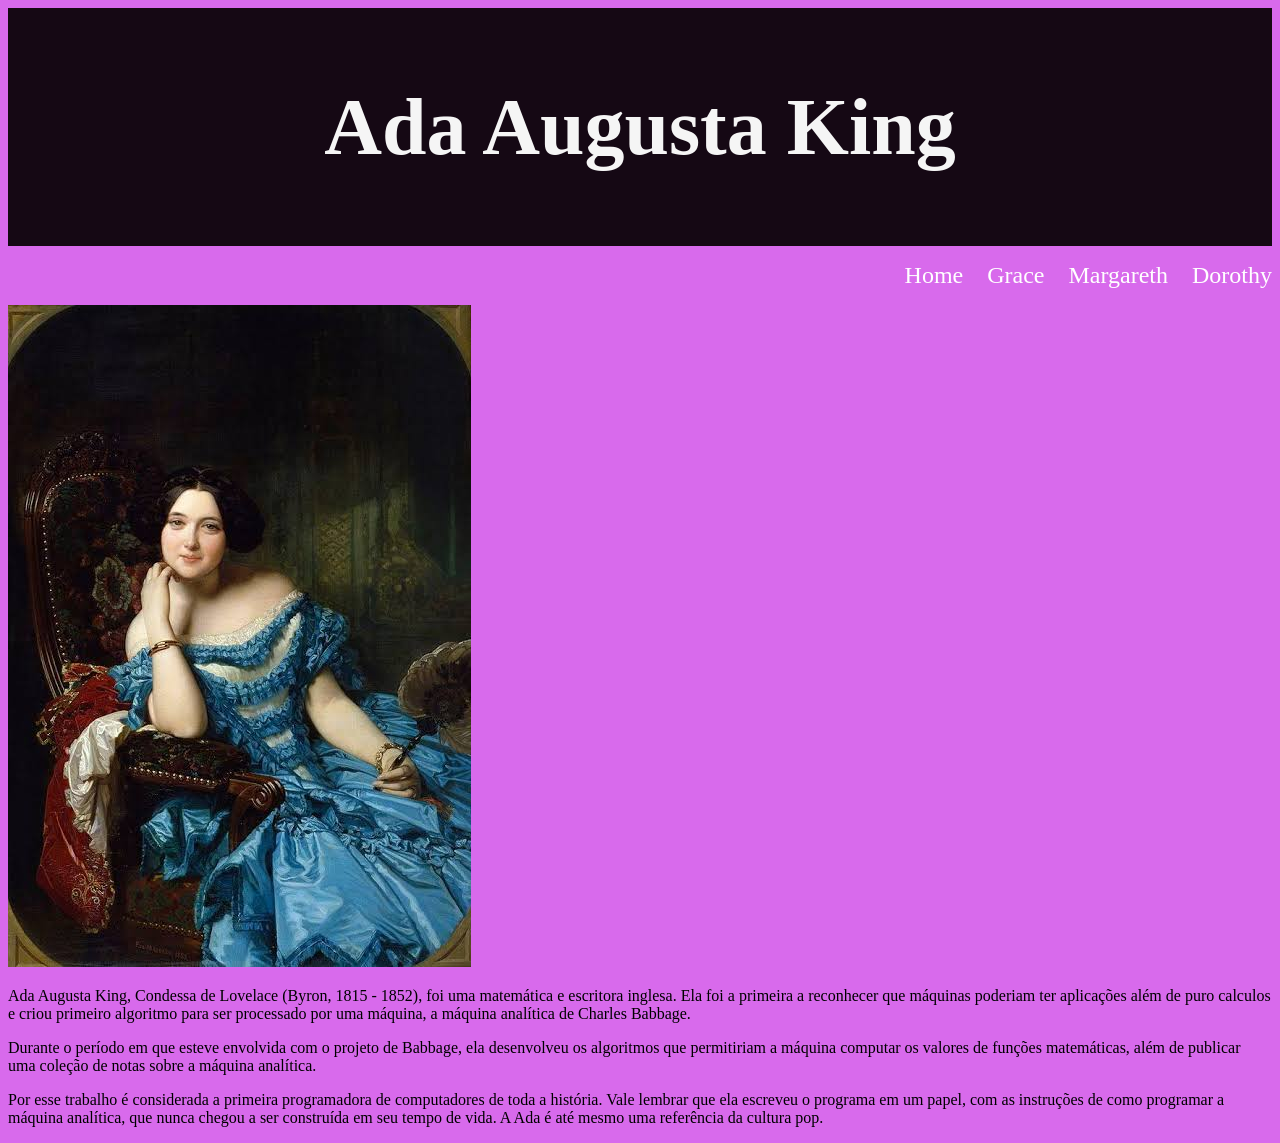
==== ada.html @ dc6c6176 "arquivo sem ia" ====
<!DOCTYPE html>
<html lang="pt-br">

<head>
    <meta charset="UTF-8">
    <meta name="viewport" content="width=device-width, initial-scale=1.0">
    <link rel="stylesheet" href="reset.css">
    <link rel="stylesheet" href="style.css">
    <title> Ada Augusta King - Ada Lovelace </title>
</head>

<body>
    <header class="cabecalho">
        <h1 class="titulo"> Ada Augusta King </h1>
    </header>

     <nav class="menu">
        <ul>
            <li> <a href="index.html"> Home </a></li>
            <li> <a href="grace.html"> Grace </a> </li>
            <li> <a href="margareth.html"> Margareth </a> </li>
            <li> <a href="dorothy.html"> Dorothy </a></li>
        </ul>
    </nav>

    <img src="ada.jpeg" alt="Ada Lovelace" class="imgcentro">
    <p class="texto"> Ada Augusta King, Condessa de Lovelace (Byron, 1815 - 1852), foi uma matemática e escritora
        inglesa. Ela foi a primeira a reconhecer que máquinas poderiam ter aplicações além de puro calculos e criou
        primeiro algoritmo para ser processado por uma máquina, a máquina analítica de Charles Babbage.</p>

    <p class="texto"> Durante o período em que esteve envolvida com o projeto de Babbage, ela desenvolveu os algoritmos
        que permitiriam a máquina computar os valores de funções matemáticas, além de publicar uma coleção de notas
        sobre a máquina analítica.</p>

    <p class="texto"> Por esse trabalho é considerada a primeira programadora de computadores de toda a história. Vale
        lembrar que ela escreveu o programa em um papel, com as instruções de como programar a máquina analítica, que
        nunca chegou a ser construída em seu tempo de vida. A Ada é até mesmo uma referência da cultura pop. </p>
</body>

</html>
---- style.css ----
body { 
    background-color: rgb(216, 106, 236);
    font-size: 16px;
}

.cabecalho{
    background-color: rgb(21, 8, 20);
    color: whitesmoke;
    padding-top: 30px;
    padding-bottom: 30px;
    font-size: 40px;
    padding: 20px;
    /* text-align: center; */
    display: flex;
    justify-content: center;
    gap: 30%;
}

.menu{
    text-align: end;
}

.menu ul a{
    color: white;
    font-size: 24px;
    text-align: right;
    margin-left: 20px;
    text-decoration: none;

}

#titulo {

}

p {
    
}

.imgcentro {

}


ul{
    font-size: 16px;
}

li{
    display: inline-block;
   
}

li a{
    font-size: 50px;

}

button{
    font-size: 16px;
    color: rgb(255, 0, 132);
}

footer{
     position: fixed;
     bottom: 0;
     background-color: rgb(230, 123, 247);
     font-size: 30px;
     width: 100%;
     text-align: center;
}
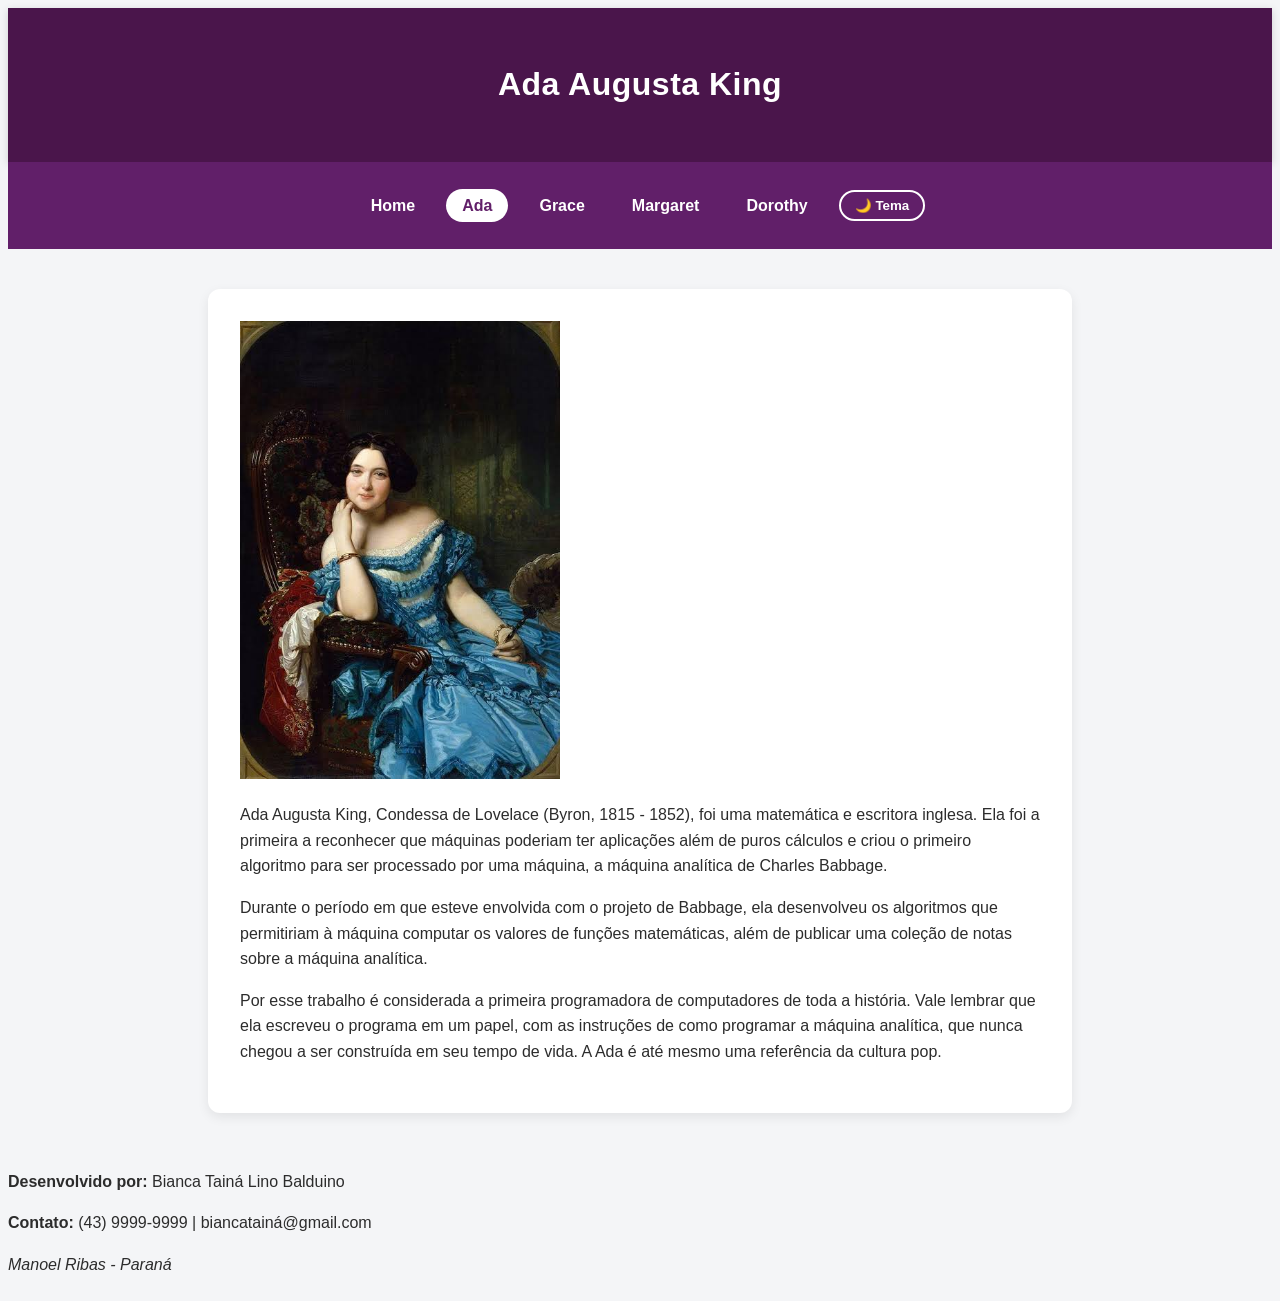
==== commit f121a869: "00" ====
--- a/ada.html
+++ b/ada.html
@@ -1,40 +1,47 @@
 <!DOCTYPE html>
 <html lang="pt-br">
-
 <head>
     <meta charset="UTF-8">
     <meta name="viewport" content="width=device-width, initial-scale=1.0">
+    <title>Ada Augusta King - Ada Lovelace</title>
     <link rel="stylesheet" href="reset.css">
     <link rel="stylesheet" href="style.css">
-    <title> Ada Augusta King - Ada Lovelace </title>
 </head>
+<body>
 
-<body>
     <header class="cabecalho">
-        <h1 class="titulo"> Ada Augusta King </h1>
+        <h1 class="titulo">Ada Augusta King</h1>
     </header>
 
-     <nav class="menu">
+    <nav class="menu">
         <ul>
-            <li> <a href="index.html"> Home </a></li>
-            <li> <a href="grace.html"> Grace </a> </li>
-            <li> <a href="margareth.html"> Margareth </a> </li>
-            <li> <a href="dorothy.html"> Dorothy </a></li>
+            <li><a href="index.html">Home</a></li>
+            <li><a href="ada.html" class="ativo">Ada</a></li>
+            <li><a href="grace.html">Grace</a></li>
+            <li><a href="margareth.html">Margaret</a></li>
+            <li><a href="dorothy.html">Dorothy</a></li>
+            <li><button class="btn-tema" onclick="alternarTema()">🌙 Tema</button></li>
         </ul>
     </nav>
 
-    <img src="ada.jpeg" alt="Ada Lovelace" class="imgcentro">
-    <p class="texto"> Ada Augusta King, Condessa de Lovelace (Byron, 1815 - 1852), foi uma matemática e escritora
-        inglesa. Ela foi a primeira a reconhecer que máquinas poderiam ter aplicações além de puro calculos e criou
-        primeiro algoritmo para ser processado por uma máquina, a máquina analítica de Charles Babbage.</p>
+    <main class="conteudo">
+        <img src="ada.jpeg" alt="Ada Lovelace" class="imgcentro">
 
-    <p class="texto"> Durante o período em que esteve envolvida com o projeto de Babbage, ela desenvolveu os algoritmos
-        que permitiriam a máquina computar os valores de funções matemáticas, além de publicar uma coleção de notas
-        sobre a máquina analítica.</p>
+        <p class="texto">Ada Augusta King, Condessa de Lovelace (Byron, 1815 - 1852), foi uma matemática e escritora inglesa. Ela foi a primeira a reconhecer que máquinas poderiam ter aplicações além de puros cálculos e criou o primeiro algoritmo para ser processado por uma máquina, a máquina analítica de Charles Babbage.</p>
 
-    <p class="texto"> Por esse trabalho é considerada a primeira programadora de computadores de toda a história. Vale
-        lembrar que ela escreveu o programa em um papel, com as instruções de como programar a máquina analítica, que
-        nunca chegou a ser construída em seu tempo de vida. A Ada é até mesmo uma referência da cultura pop. </p>
+        <p class="texto">Durante o período em que esteve envolvida com o projeto de Babbage, ela desenvolveu os algoritmos que permitiriam à máquina computar os valores de funções matemáticas, além de publicar uma coleção de notas sobre a máquina analítica.</p>
+
+        <p class="texto">Por esse trabalho é considerada a primeira programadora de computadores de toda a história. Vale lembrar que ela escreveu o programa em um papel, com as instruções de como programar a máquina analítica, que nunca chegou a ser construída em seu tempo de vida. A Ada é até mesmo uma referência da cultura pop.</p>
+    </main>
+
+    <footer>
+        <p><strong>Desenvolvido por:</strong> Bianca Tainá Lino Balduino</p>
+        <p><strong>Contato:</strong> (43) 9999-9999 | biancatainá@gmail.com</p>
+        <p><em>Manoel Ribas - Paraná</em></p>
+    </footer>
+
+    <button id="btnTopo" title="Voltar ao topo">↑</button>
+
+    <script src="script.js"></script>
 </body>
-
 </html>
--- a/style.css
+++ b/style.css
@@ -1,71 +1,171 @@
-body { 
-    background-color: rgb(216, 106, 236);
-    font-size: 16px;
+/* ==========================================================================
+   1. CONFIGURAÇÕES GERAIS E VARIÁVEIS (MODO CLARO E ESCURO)
+   ========================================================================== */
+:root {
+  --cor-primaria: #4a154b;
+  --cor-secundaria: #611f69;
+  --cor-fundo: #f4f5f7;
+  --cor-card: #ffffff;
+  --cor-texto: #2c2c2c;
+  --cor-texto-suave: #666666;
+  --cor-borda: #e0e0e0;
+  --fonte-principal: 'Segoe UI', Tahoma, Geneva, Verdana, sans-serif;
+  --sombra-suave: 0 4px 12px rgba(0, 0, 0, 0.08);
+  --borda-raio: 12px;
 }
 
-.cabecalho{
-    background-color: rgb(21, 8, 20);
-    color: whitesmoke;
-    padding-top: 30px;
-    padding-bottom: 30px;
-    font-size: 40px;
-    padding: 20px;
-    /* text-align: center; */
-    display: flex;
-    justify-content: center;
-    gap: 30%;
+body.dark-mode {
+  --cor-primaria: #bb86fc;
+  --cor-secundaria: #3700b3;
+  --cor-fundo: #121212;
+  --cor-card: #1e1e1e;
+  --cor-texto: #e0e0e0;
+  --cor-texto-suave: #a0a0a0;
+  --cor-borda: #333333;
+  --sombra-suave: 0 4px 12px rgba(0, 0, 0, 0.5);
 }
 
-.menu{
-    text-align: end;
+body {
+  font-family: var(--fonte-principal);
+  background-color: var(--cor-fundo);
+  color: var(--cor-texto);
+  line-height: 1.6;
+  min-height: 100vh;
+  display: flex;
+  flex-direction: column;
+  transition: background-color 0.3s ease, color 0.3s ease;
 }
 
-.menu ul a{
-    color: white;
-    font-size: 24px;
-    text-align: right;
-    margin-left: 20px;
-    text-decoration: none;
-
+/* ==========================================================================
+   2. CABEÇALHO E NAVEGAÇÃO
+   ========================================================================== */
+.cabecalho {
+  background-color: var(--cor-primaria);
+  color: #ffffff;
+  padding: 30px 20px;
+  text-align: center;
+  box-shadow: 0 2px 8px rgba(0, 0, 0, 0.15);
+  transition: background-color 0.3s ease;
 }
 
-#titulo {
-
+body.dark-mode .cabecalho {
+  color: #121212;
 }
 
-p {
-    
+.titulo {
+  font-size: 2rem;
+  font-weight: 700;
+  letter-spacing: 0.5px;
+}
+
+.menu {
+  background-color: var(--cor-secundaria);
+  padding: 12px 0;
+  position: sticky;
+  top: 0;
+  z-index: 100;
+  transition: background-color 0.3s ease;
+}
+
+.menu ul {
+  display: flex;
+  justify-content: center;
+  align-items: center;
+  gap: 15px;
+  flex-wrap: wrap;
+  list-style: none;
+  padding: 0 10px;
+}
+
+.menu a {
+  color: #ffffff;
+  text-decoration: none;
+  font-weight: 600;
+  padding: 8px 16px;
+  border-radius: 20px;
+  transition: all 0.3s ease;
+}
+
+.menu a:hover,
+.menu a.ativo {
+  background-color: #ffffff;
+  color: var(--cor-secundaria);
+}
+
+.btn-tema {
+  background: transparent;
+  border: 2px solid #ffffff;
+  color: #ffffff;
+  padding: 6px 14px;
+  border-radius: 20px;
+  cursor: pointer;
+  font-weight: 600;
+  transition: all 0.3s ease;
+}
+
+.btn-tema:hover {
+  background-color: #ffffff;
+  color: var(--cor-secundaria);
+}
+
+/* ==========================================================================
+   3. CONTEÚDO PRINCIPAL (CARD & TEXTOS)
+   ========================================================================== */
+.conteudo {
+  max-width: 800px;
+  margin: 40px auto;
+  padding: 32px;
+  background-color: var(--cor-card);
+  border-radius: var(--borda-raio);
+  box-shadow: var(--sombra-suave);
+  flex: 1;
+  width: calc(100% - 40px);
+  transition: background-color 0.3s ease;
+}
+
+.caixa-busca {
+  width: 100%;
+  padding: 12px 16px;
+  margin: 20px 0;
+  border: 2px solid var(--cor-borda);
+  border-radius: var(--borda-raio);
+  background-color: var(--cor-fundo);
+  color: var(--cor-texto);
+  font-size: 1rem;
+  outline: none;
+  transition: border-color 0.3s ease;
+}
+
+.caixa-busca:focus {
+  border-color: var(--cor-primaria);
+}
+
+.grid-mulheres {
+  display: grid;
+  grid-template-columns: repeat(auto-fit, minmax(220px, 1fr));
+  gap: 20px;
+  margin-top: 24px;
+}
+
+.card-link {
+  background-color: var(--cor-fundo);
+  padding: 24px;
+  border-radius: var(--borda-raio);
+  text-align: center;
+  text-decoration: none;
+  color: var(--cor-primaria);
+  font-weight: 700;
+  font-size: 1.2rem;
+  border: 2px solid transparent;
+  transition: all 0.3s ease;
+}
+
+.card-link:hover {
+  border-color: var(--cor-secundaria);
+  transform: translateY(-4px);
+  box-shadow: var(--sombra-suave);
 }
 
 .imgcentro {
-
-}
-
-
-ul{
-    font-size: 16px;
-}
-
-li{
-    display: inline-block;
-   
-}
-
-li a{
-    font-size: 50px;
-
-}
-
-button{
-    font-size: 16px;
-    color: rgb(255, 0, 132);
-}
-
-footer{
-     position: fixed;
-     bottom: 0;
-     background-color: rgb(230, 123, 247);
-     font-size: 30px;
-     width: 100%;
-     text-align: center;
-}+  max-width: 320px;
+  width: 100%;
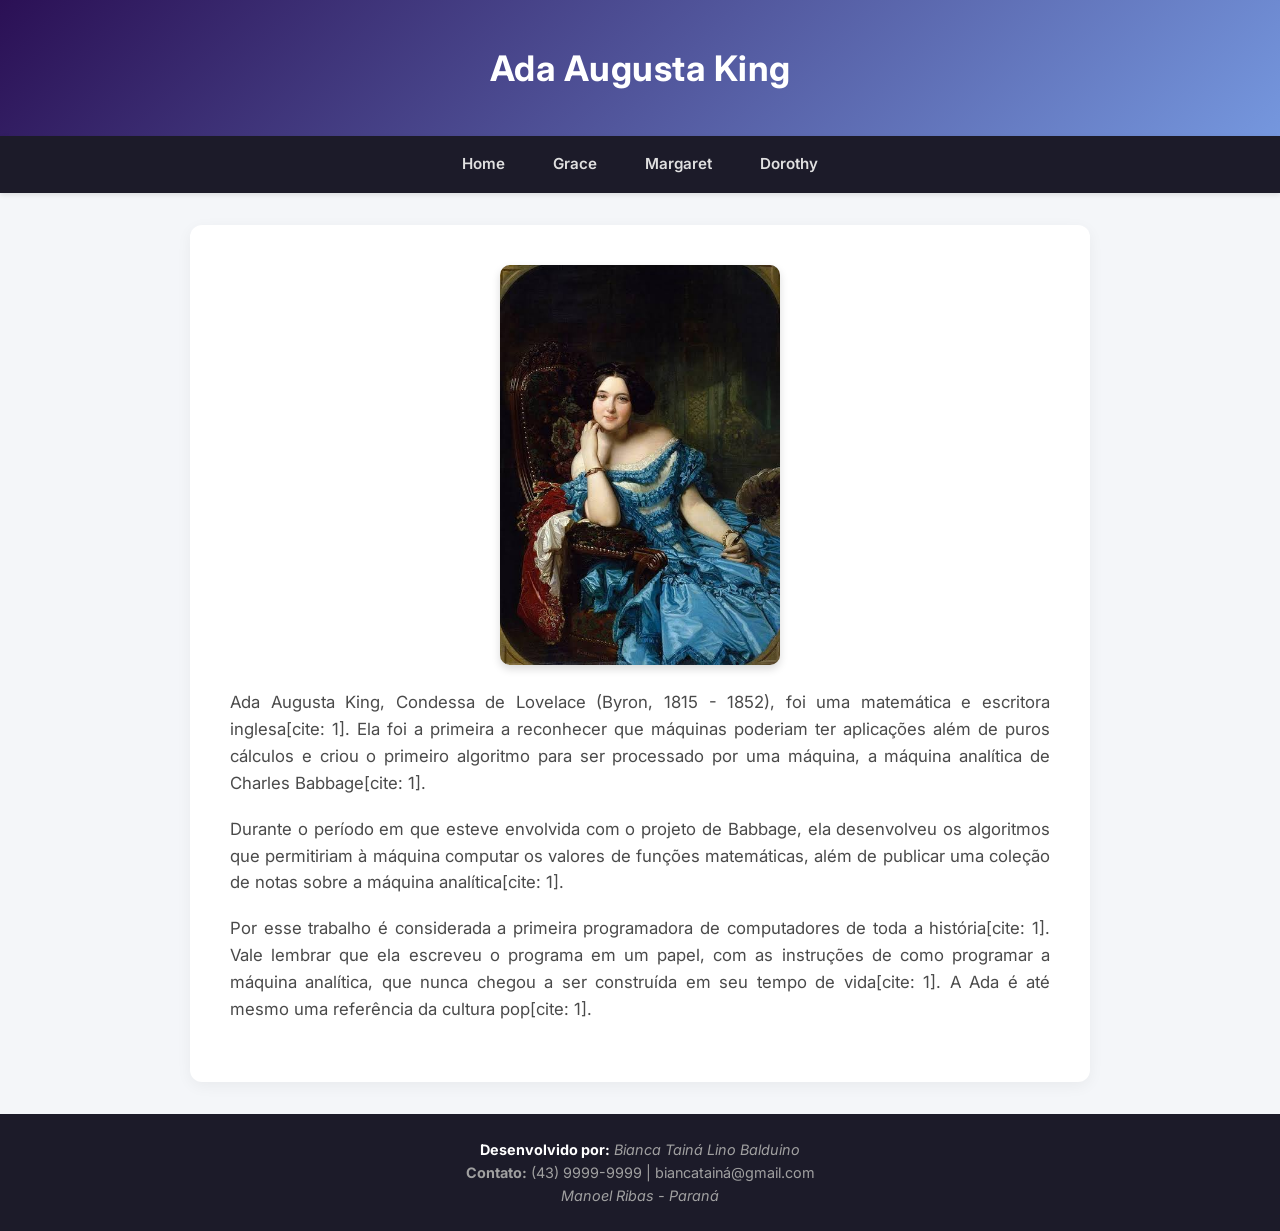
==== commit 55625fec: "00" ====
--- a/ada.html
+++ b/ada.html
@@ -3,45 +3,35 @@
 <head>
     <meta charset="UTF-8">
     <meta name="viewport" content="width=device-width, initial-scale=1.0">
-    <title>Ada Augusta King - Ada Lovelace</title>
     <link rel="stylesheet" href="reset.css">
     <link rel="stylesheet" href="style.css">
+    <title>Ada Augusta King - Ada Lovelace</title>
 </head>
 <body>
-
     <header class="cabecalho">
-        <h1 class="titulo">Ada Augusta King</h1>
+        <h1>Ada Augusta King</h1>
     </header>
 
     <nav class="menu">
         <ul>
             <li><a href="index.html">Home</a></li>
-            <li><a href="ada.html" class="ativo">Ada</a></li>
             <li><a href="grace.html">Grace</a></li>
             <li><a href="margareth.html">Margaret</a></li>
             <li><a href="dorothy.html">Dorothy</a></li>
-            <li><button class="btn-tema" onclick="alternarTema()">🌙 Tema</button></li>
         </ul>
     </nav>
 
-    <main class="conteudo">
+    <main class="container">
         <img src="ada.jpeg" alt="Ada Lovelace" class="imgcentro">
-
-        <p class="texto">Ada Augusta King, Condessa de Lovelace (Byron, 1815 - 1852), foi uma matemática e escritora inglesa. Ela foi a primeira a reconhecer que máquinas poderiam ter aplicações além de puros cálculos e criou o primeiro algoritmo para ser processado por uma máquina, a máquina analítica de Charles Babbage.</p>
-
-        <p class="texto">Durante o período em que esteve envolvida com o projeto de Babbage, ela desenvolveu os algoritmos que permitiriam à máquina computar os valores de funções matemáticas, além de publicar uma coleção de notas sobre a máquina analítica.</p>
-
-        <p class="texto">Por esse trabalho é considerada a primeira programadora de computadores de toda a história. Vale lembrar que ela escreveu o programa em um papel, com as instruções de como programar a máquina analítica, que nunca chegou a ser construída em seu tempo de vida. A Ada é até mesmo uma referência da cultura pop.</p>
+        <p class="texto">Ada Augusta King, Condessa de Lovelace (Byron, 1815 - 1852), foi uma matemática e escritora inglesa[cite: 1]. Ela foi a primeira a reconhecer que máquinas poderiam ter aplicações além de puros cálculos e criou o primeiro algoritmo para ser processado por uma máquina, a máquina analítica de Charles Babbage[cite: 1].</p>
+        <p class="texto">Durante o período em que esteve envolvida com o projeto de Babbage, ela desenvolveu os algoritmos que permitiriam à máquina computar os valores de funções matemáticas, além de publicar uma coleção de notas sobre a máquina analítica[cite: 1].</p>
+        <p class="texto">Por esse trabalho é considerada a primeira programadora de computadores de toda a história[cite: 1]. Vale lembrar que ela escreveu o programa em um papel, com as instruções de como programar a máquina analítica, que nunca chegou a ser construída em seu tempo de vida[cite: 1]. A Ada é até mesmo uma referência da cultura pop[cite: 1].</p>
     </main>
 
     <footer>
-        <p><strong>Desenvolvido por:</strong> Bianca Tainá Lino Balduino</p>
-        <p><strong>Contato:</strong> (43) 9999-9999 | biancatainá@gmail.com</p>
-        <p><em>Manoel Ribas - Paraná</em></p>
+        <p><strong>Desenvolvido por:</strong> <em>Bianca Tainá Lino Balduino</em></p>
+        <p><b>Contato:</b> (43) 9999-9999 | biancatainá@gmail.com</p>
+        <p><i>Manoel Ribas - Paraná</i></p>
     </footer>
-
-    <button id="btnTopo" title="Voltar ao topo">↑</button>
-
-    <script src="script.js"></script>
 </body>
 </html>
--- a/style.css
+++ b/style.css
@@ -1,171 +1,182 @@
-/* ==========================================================================
-   1. CONFIGURAÇÕES GERAIS E VARIÁVEIS (MODO CLARO E ESCURO)
-   ========================================================================== */
-:root {
-  --cor-primaria: #4a154b;
-  --cor-secundaria: #611f69;
-  --cor-fundo: #f4f5f7;
-  --cor-card: #ffffff;
-  --cor-texto: #2c2c2c;
-  --cor-texto-suave: #666666;
-  --cor-borda: #e0e0e0;
-  --fonte-principal: 'Segoe UI', Tahoma, Geneva, Verdana, sans-serif;
-  --sombra-suave: 0 4px 12px rgba(0, 0, 0, 0.08);
-  --borda-raio: 12px;
-}
+/* Importação de fonte moderna */
+@import url('https://fonts.googleapis.com/css2?family=Inter:wght@300;400;600;700&display=swap');
 
-body.dark-mode {
-  --cor-primaria: #bb86fc;
-  --cor-secundaria: #3700b3;
-  --cor-fundo: #121212;
-  --cor-card: #1e1e1e;
-  --cor-texto: #e0e0e0;
-  --cor-texto-suave: #a0a0a0;
-  --cor-borda: #333333;
-  --sombra-suave: 0 4px 12px rgba(0, 0, 0, 0.5);
+* {
+    box-sizing: border-box;
+    margin: 0;
+    padding: 0;
 }
 
 body {
-  font-family: var(--fonte-principal);
-  background-color: var(--cor-fundo);
-  color: var(--cor-texto);
-  line-height: 1.6;
-  min-height: 100vh;
-  display: flex;
-  flex-direction: column;
-  transition: background-color 0.3s ease, color 0.3s ease;
+    font-family: 'Inter', sans-serif;
+    background-color: #f4f6f9;
+    color: #333333;
+    line-height: 1.6;
+    display: flex;
+    flex-direction: column;
+    min-height: 100vh;
 }
 
-/* ==========================================================================
-   2. CABEÇALHO E NAVEGAÇÃO
-   ========================================================================== */
+/* Cabeçalho */
 .cabecalho {
-  background-color: var(--cor-primaria);
-  color: #ffffff;
-  padding: 30px 20px;
-  text-align: center;
-  box-shadow: 0 2px 8px rgba(0, 0, 0, 0.15);
-  transition: background-color 0.3s ease;
+    background: linear-gradient(135deg, #2b1055, #7597de);
+    color: #ffffff;
+    text-align: center;
+    padding: 2.5rem 1rem;
+    box-shadow: 0 4px 10px rgba(0, 0, 0, 0.15);
 }
 
-body.dark-mode .cabecalho {
-  color: #121212;
+.cabecalho h1 {
+    font-size: 2.2rem;
+    font-weight: 700;
+    letter-spacing: 0.5px;
 }
 
-.titulo {
-  font-size: 2rem;
-  font-weight: 700;
-  letter-spacing: 0.5px;
-}
-
+/* Menu de Navegação */
 .menu {
-  background-color: var(--cor-secundaria);
-  padding: 12px 0;
-  position: sticky;
-  top: 0;
-  z-index: 100;
-  transition: background-color 0.3s ease;
+    background-color: #1c1b29;
+    box-shadow: 0 2px 5px rgba(0,0,0,0.1);
 }
 
 .menu ul {
-  display: flex;
-  justify-content: center;
-  align-items: center;
-  gap: 15px;
-  flex-wrap: wrap;
-  list-style: none;
-  padding: 0 10px;
+    list-style: none;
+    display: flex;
+    justify-content: center;
+    flex-wrap: wrap;
+    max-width: 1000px;
+    margin: 0 auto;
+}
+
+.menu li {
+    margin: 0;
 }
 
 .menu a {
-  color: #ffffff;
-  text-decoration: none;
-  font-weight: 600;
-  padding: 8px 16px;
-  border-radius: 20px;
-  transition: all 0.3s ease;
+    display: block;
+    color: #e0e0e0;
+    text-decoration: none;
+    padding: 1rem 1.5rem;
+    font-weight: 600;
+    font-size: 0.95rem;
+    transition: background 0.3s, color 0.3s;
 }
 
-.menu a:hover,
-.menu a.ativo {
-  background-color: #ffffff;
-  color: var(--cor-secundaria);
+.menu a:hover {
+    background-color: #3b3a53;
+    color: #64ffda;
 }
 
-.btn-tema {
-  background: transparent;
-  border: 2px solid #ffffff;
-  color: #ffffff;
-  padding: 6px 14px;
-  border-radius: 20px;
-  cursor: pointer;
-  font-weight: 600;
-  transition: all 0.3s ease;
-}
-
-.btn-tema:hover {
-  background-color: #ffffff;
-  color: var(--cor-secundaria);
-}
-
-/* ==========================================================================
-   3. CONTEÚDO PRINCIPAL (CARD & TEXTOS)
-   ========================================================================== */
-.conteudo {
-  max-width: 800px;
-  margin: 40px auto;
-  padding: 32px;
-  background-color: var(--cor-card);
-  border-radius: var(--borda-raio);
-  box-shadow: var(--sombra-suave);
-  flex: 1;
-  width: calc(100% - 40px);
-  transition: background-color 0.3s ease;
-}
-
-.caixa-busca {
-  width: 100%;
-  padding: 12px 16px;
-  margin: 20px 0;
-  border: 2px solid var(--cor-borda);
-  border-radius: var(--borda-raio);
-  background-color: var(--cor-fundo);
-  color: var(--cor-texto);
-  font-size: 1rem;
-  outline: none;
-  transition: border-color 0.3s ease;
-}
-
-.caixa-busca:focus {
-  border-color: var(--cor-primaria);
-}
-
-.grid-mulheres {
-  display: grid;
-  grid-template-columns: repeat(auto-fit, minmax(220px, 1fr));
-  gap: 20px;
-  margin-top: 24px;
-}
-
-.card-link {
-  background-color: var(--cor-fundo);
-  padding: 24px;
-  border-radius: var(--borda-raio);
-  text-align: center;
-  text-decoration: none;
-  color: var(--cor-primaria);
-  font-weight: 700;
-  font-size: 1.2rem;
-  border: 2px solid transparent;
-  transition: all 0.3s ease;
-}
-
-.card-link:hover {
-  border-color: var(--cor-secundaria);
-  transform: translateY(-4px);
-  box-shadow: var(--sombra-suave);
+/* Conteúdo Principal */
+.container {
+    max-width: 900px;
+    width: 90%;
+    margin: 2rem auto;
+    background-color: #ffffff;
+    padding: 2.5rem;
+    border-radius: 12px;
+    box-shadow: 0 4px 15px rgba(0, 0, 0, 0.05);
+    flex: 1;
 }
 
 .imgcentro {
-  max-width: 320px;
-  width: 100%;+    display: block;
+    max-width: 280px;
+    width: 100%;
+    height: auto;
+    margin: 0 auto 1.5rem auto;
+    border-radius: 10px;
+    box-shadow: 0 4px 8px rgba(0, 0, 0, 0.15);
+    object-fit: cover;
+}
+
+.texto {
+    font-size: 1.05rem;
+    margin-bottom: 1.2rem;
+    color: #4a4a4a;
+    text-align: justify;
+}
+
+/* Grid da Página Inicial (Index) */
+.intro-text {
+    text-align: center;
+    font-size: 1.1rem;
+    color: #555;
+    margin-bottom: 2rem;
+}
+
+.cards-grid {
+    display: grid;
+    grid-template-columns: repeat(auto-fit, minmax(200px, 1fr));
+    gap: 1.5rem;
+    margin-top: 1.5rem;
+}
+
+.card {
+    background-color: #f8f9fa;
+    border: 1px solid #e1e4e8;
+    border-radius: 10px;
+    padding: 1.5rem;
+    text-align: center;
+    transition: transform 0.3s, box-shadow 0.3s;
+}
+
+.card:hover {
+    transform: translateY(-5px);
+    box-shadow: 0 8px 20px rgba(0, 0, 0, 0.1);
+}
+
+.card img {
+    width: 120px;
+    height: 120px;
+    border-radius: 50%;
+    object-fit: cover;
+    margin-bottom: 1rem;
+    border: 3px solid #7597de;
+}
+
+.card h2 {
+    font-size: 1.2rem;
+    color: #2b1055;
+    margin-bottom: 0.5rem;
+}
+
+.card p {
+    font-size: 0.9rem;
+    color: #666;
+    margin-bottom: 1rem;
+}
+
+.btn-card {
+    display: inline-block;
+    padding: 0.5rem 1rem;
+    background-color: #2b1055;
+    color: #ffffff;
+    text-decoration: none;
+    border-radius: 6px;
+    font-size: 0.85rem;
+    font-weight: 600;
+    transition: background 0.3s;
+}
+
+.btn-card:hover {
+    background-color: #4a2885;
+}
+
+/* Rodapé */
+footer {
+    background-color: #1c1b29;
+    color: #a0a0a0;
+    text-align: center;
+    padding: 1.5rem 1rem;
+    font-size: 0.9rem;
+    margin-top: auto;
+}
+
+footer strong {
+    color: #ffffff;
+}
+
+footer a {
+    color: #7597de;
+    text-decoration: none;
+}
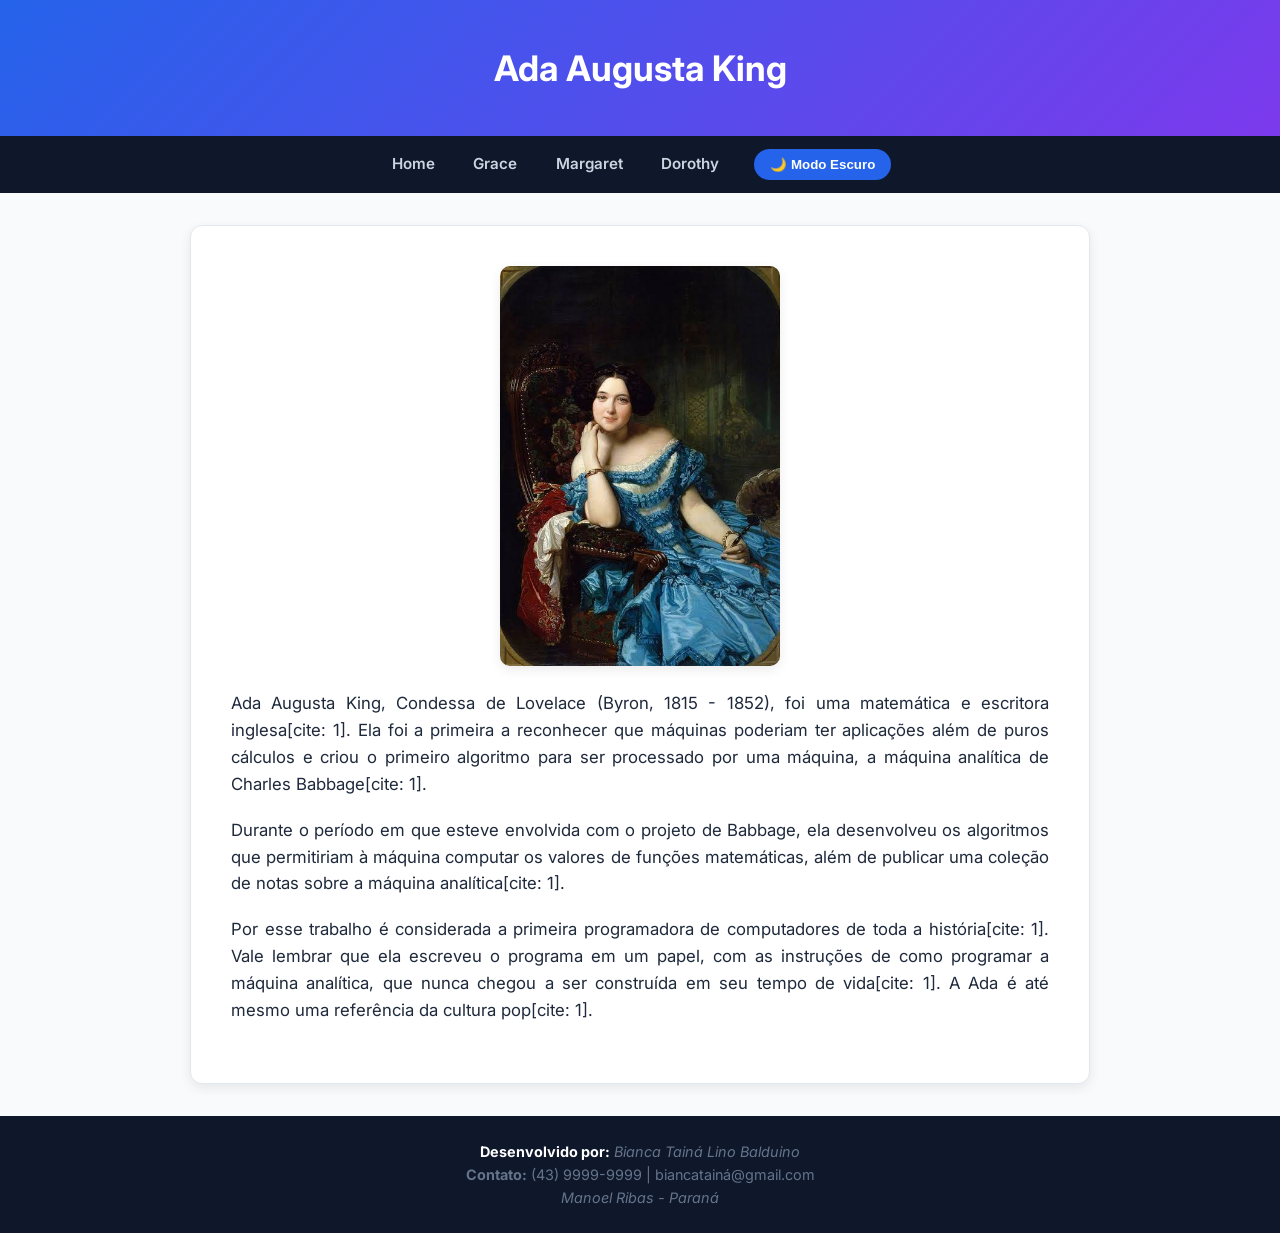
==== commit d2934b34: "00" ====
--- a/ada.html
+++ b/ada.html
@@ -19,6 +19,7 @@
             <li><a href="margareth.html">Margaret</a></li>
             <li><a href="dorothy.html">Dorothy</a></li>
         </ul>
+        <button id="theme-toggle" class="btn-tema">🌙 Modo Escuro</button>
     </nav>
 
     <main class="container">
@@ -33,5 +34,7 @@
         <p><b>Contato:</b> (43) 9999-9999 | biancatainá@gmail.com</p>
         <p><i>Manoel Ribas - Paraná</i></p>
     </footer>
+
+    <script src="script.js"></script>
 </body>
 </html>
--- a/style.css
+++ b/style.css
@@ -1,5 +1,34 @@
-/* Importação de fonte moderna */
 @import url('https://fonts.googleapis.com/css2?family=Inter:wght@300;400;600;700&display=swap');
+
+/* Variáveis de Cores (Tema Claro Padrão) */
+:root {
+    --bg-body: #f8fafc;
+    --bg-card: #ffffff;
+    --bg-header: linear-gradient(135deg, #2563eb, #7c3aed);
+    --bg-menu: #0f172a;
+    --text-main: #1e293b;
+    --text-muted: #64748b;
+    --text-header: #ffffff;
+    --accent: #2563eb;
+    --accent-hover: #1d4ed8;
+    --border-color: #e2e8f0;
+    --shadow: 0 4px 12px rgba(0, 0, 0, 0.08);
+}
+
+/* Modo Escuro */
+body.dark-mode {
+    --bg-body: #0f172a;
+    --bg-card: #1e293b;
+    --bg-header: linear-gradient(135deg, #1e1b4b, #312e81);
+    --bg-menu: #020617;
+    --text-main: #f8fafc;
+    --text-muted: #94a3b8;
+    --text-header: #f8fafc;
+    --accent: #3b82f6;
+    --accent-hover: #60a5fa;
+    --border-color: #334155;
+    --shadow: 0 4px 12px rgba(0, 0, 0, 0.4);
+}
 
 * {
     box-sizing: border-box;
@@ -9,33 +38,37 @@
 
 body {
     font-family: 'Inter', sans-serif;
-    background-color: #f4f6f9;
-    color: #333333;
+    background-color: var(--bg-body);
+    color: var(--text-main);
     line-height: 1.6;
     display: flex;
     flex-direction: column;
     min-height: 100vh;
+    transition: background-color 0.3s, color 0.3s;
 }
 
 /* Cabeçalho */
 .cabecalho {
-    background: linear-gradient(135deg, #2b1055, #7597de);
-    color: #ffffff;
+    background: var(--bg-header);
+    color: var(--text-header);
     text-align: center;
     padding: 2.5rem 1rem;
-    box-shadow: 0 4px 10px rgba(0, 0, 0, 0.15);
+    box-shadow: var(--shadow);
 }
 
 .cabecalho h1 {
     font-size: 2.2rem;
     font-weight: 700;
-    letter-spacing: 0.5px;
 }
 
 /* Menu de Navegação */
 .menu {
-    background-color: #1c1b29;
-    box-shadow: 0 2px 5px rgba(0,0,0,0.1);
+    background-color: var(--bg-menu);
+    display: flex;
+    justify-content: center;
+    align-items: center;
+    flex-wrap: wrap;
+    padding: 0 1rem;
 }
 
 .menu ul {
@@ -43,27 +76,39 @@
     display: flex;
     justify-content: center;
     flex-wrap: wrap;
-    max-width: 1000px;
-    margin: 0 auto;
-}
-
-.menu li {
-    margin: 0;
 }
 
 .menu a {
     display: block;
-    color: #e0e0e0;
+    color: #cbd5e1;
     text-decoration: none;
-    padding: 1rem 1.5rem;
+    padding: 1rem 1.2rem;
     font-weight: 600;
     font-size: 0.95rem;
     transition: background 0.3s, color 0.3s;
 }
 
 .menu a:hover {
-    background-color: #3b3a53;
-    color: #64ffda;
+    background-color: rgba(255, 255, 255, 0.1);
+    color: #38bdf8;
+}
+
+/* Botão Alternar Tema */
+.btn-tema {
+    background-color: var(--accent);
+    color: #ffffff;
+    border: none;
+    padding: 0.5rem 1rem;
+    border-radius: 20px;
+    font-weight: 600;
+    cursor: pointer;
+    margin: 0.5rem 1rem;
+    transition: background 0.3s, transform 0.2s;
+}
+
+.btn-tema:hover {
+    background-color: var(--accent-hover);
+    transform: scale(1.05);
 }
 
 /* Conteúdo Principal */
@@ -71,11 +116,13 @@
     max-width: 900px;
     width: 90%;
     margin: 2rem auto;
-    background-color: #ffffff;
+    background-color: var(--bg-card);
     padding: 2.5rem;
     border-radius: 12px;
-    box-shadow: 0 4px 15px rgba(0, 0, 0, 0.05);
+    box-shadow: var(--shadow);
+    border: 1px solid var(--border-color);
     flex: 1;
+    transition: background-color 0.3s, border-color 0.3s;
 }
 
 .imgcentro {
@@ -85,14 +132,14 @@
     height: auto;
     margin: 0 auto 1.5rem auto;
     border-radius: 10px;
-    box-shadow: 0 4px 8px rgba(0, 0, 0, 0.15);
+    box-shadow: var(--shadow);
     object-fit: cover;
 }
 
 .texto {
     font-size: 1.05rem;
     margin-bottom: 1.2rem;
-    color: #4a4a4a;
+    color: var(--text-main);
     text-align: justify;
 }
 
@@ -100,7 +147,7 @@
 .intro-text {
     text-align: center;
     font-size: 1.1rem;
-    color: #555;
+    color: var(--text-muted);
     margin-bottom: 2rem;
 }
 
@@ -112,17 +159,17 @@
 }
 
 .card {
-    background-color: #f8f9fa;
-    border: 1px solid #e1e4e8;
+    background-color: var(--bg-card);
+    border: 1px solid var(--border-color);
     border-radius: 10px;
     padding: 1.5rem;
     text-align: center;
-    transition: transform 0.3s, box-shadow 0.3s;
+    transition: transform 0.3s, box-shadow 0.3s, background-color 0.3s;
 }
 
 .card:hover {
     transform: translateY(-5px);
-    box-shadow: 0 8px 20px rgba(0, 0, 0, 0.1);
+    box-shadow: var(--shadow);
 }
 
 .card img {
@@ -131,25 +178,25 @@
     border-radius: 50%;
     object-fit: cover;
     margin-bottom: 1rem;
-    border: 3px solid #7597de;
+    border: 3px solid var(--accent);
 }
 
 .card h2 {
     font-size: 1.2rem;
-    color: #2b1055;
+    color: var(--text-main);
     margin-bottom: 0.5rem;
 }
 
 .card p {
     font-size: 0.9rem;
-    color: #666;
+    color: var(--text-muted);
     margin-bottom: 1rem;
 }
 
 .btn-card {
     display: inline-block;
     padding: 0.5rem 1rem;
-    background-color: #2b1055;
+    background-color: var(--accent);
     color: #ffffff;
     text-decoration: none;
     border-radius: 6px;
@@ -159,13 +206,13 @@
 }
 
 .btn-card:hover {
-    background-color: #4a2885;
+    background-color: var(--accent-hover);
 }
 
 /* Rodapé */
 footer {
-    background-color: #1c1b29;
-    color: #a0a0a0;
+    background-color: var(--bg-menu);
+    color: var(--text-muted);
     text-align: center;
     padding: 1.5rem 1rem;
     font-size: 0.9rem;
@@ -174,9 +221,4 @@
 
 footer strong {
     color: #ffffff;
-}
-
-footer a {
-    color: #7597de;
-    text-decoration: none;
 }
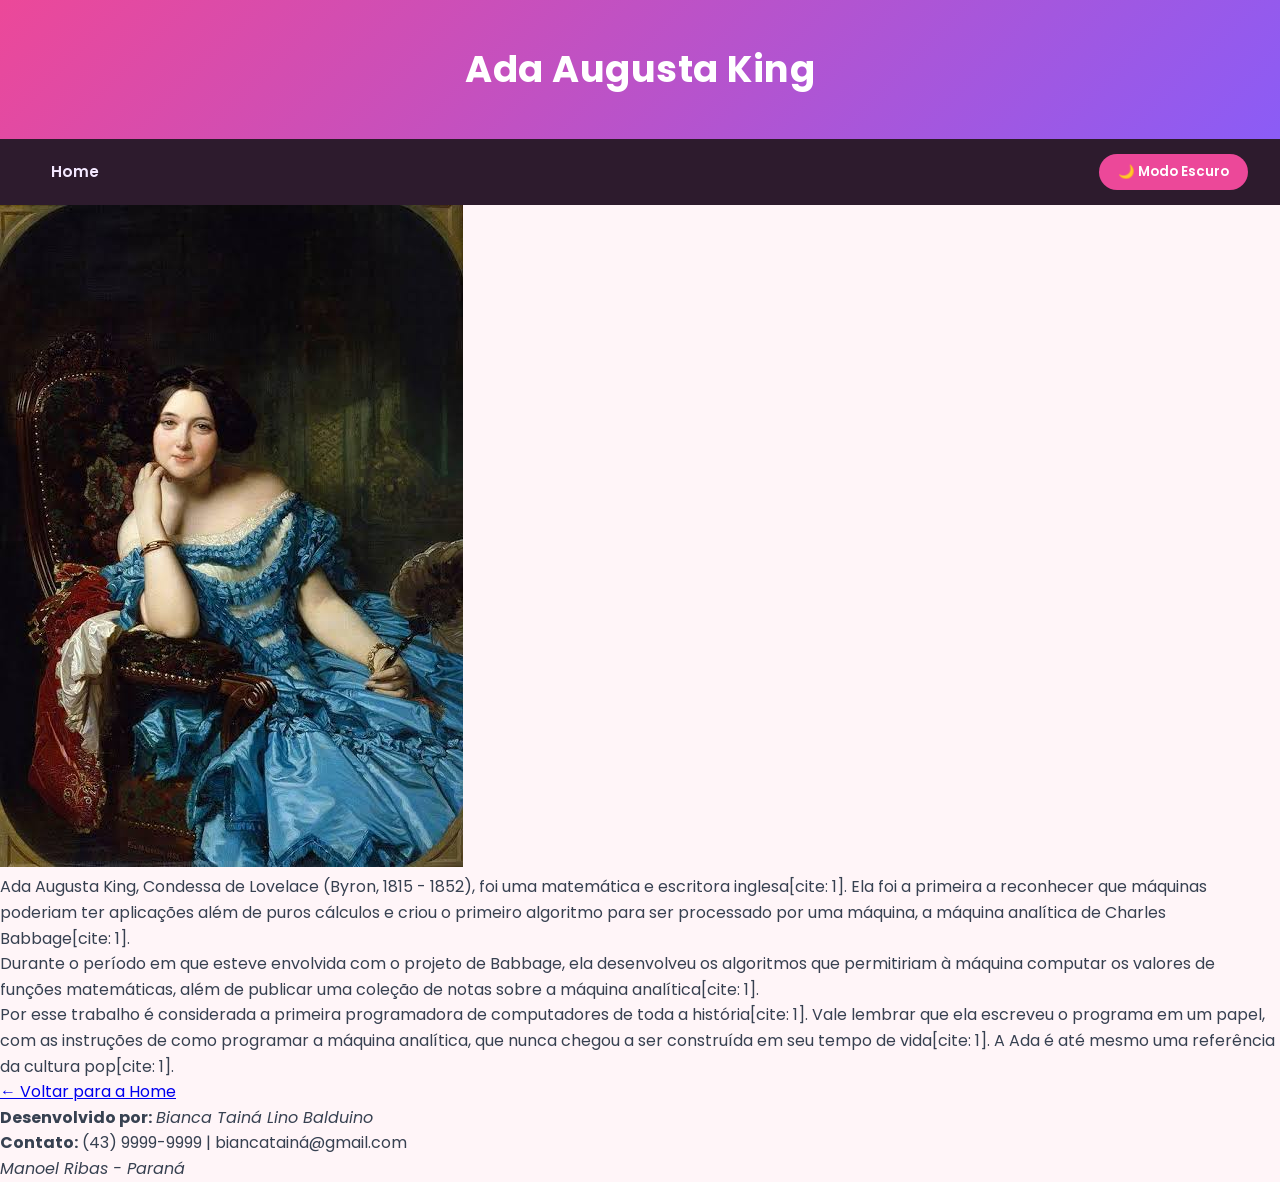
==== commit 938db5b0: "00" ====
--- a/ada.html
+++ b/ada.html
@@ -15,9 +15,6 @@
     <nav class="menu">
         <ul>
             <li><a href="index.html">Home</a></li>
-            <li><a href="grace.html">Grace</a></li>
-            <li><a href="margareth.html">Margaret</a></li>
-            <li><a href="dorothy.html">Dorothy</a></li>
         </ul>
         <button id="theme-toggle" class="btn-tema">🌙 Modo Escuro</button>
     </nav>
@@ -27,6 +24,8 @@
         <p class="texto">Ada Augusta King, Condessa de Lovelace (Byron, 1815 - 1852), foi uma matemática e escritora inglesa[cite: 1]. Ela foi a primeira a reconhecer que máquinas poderiam ter aplicações além de puros cálculos e criou o primeiro algoritmo para ser processado por uma máquina, a máquina analítica de Charles Babbage[cite: 1].</p>
         <p class="texto">Durante o período em que esteve envolvida com o projeto de Babbage, ela desenvolveu os algoritmos que permitiriam à máquina computar os valores de funções matemáticas, além de publicar uma coleção de notas sobre a máquina analítica[cite: 1].</p>
         <p class="texto">Por esse trabalho é considerada a primeira programadora de computadores de toda a história[cite: 1]. Vale lembrar que ela escreveu o programa em um papel, com as instruções de como programar a máquina analítica, que nunca chegou a ser construída em seu tempo de vida[cite: 1]. A Ada é até mesmo uma referência da cultura pop[cite: 1].</p>
+
+        <a href="index.html" class="btn-voltar">← Voltar para a Home</a>
     </main>
 
     <footer>
--- a/style.css
+++ b/style.css
@@ -1,33 +1,34 @@
-@import url('https://fonts.googleapis.com/css2?family=Inter:wght@300;400;600;700&display=swap');
+/* Importação de fonte moderna e elegante */
+@import url('https://fonts.googleapis.com/css2?family=Poppins:wght@300;400;600;700&display=swap');
 
-/* Variáveis de Cores (Tema Claro Padrão) */
+/* Variáveis de Cores (Tema Claro - Tons Femininos Modernos) */
 :root {
-    --bg-body: #f8fafc;
+    --bg-body: #fff5f8;
     --bg-card: #ffffff;
-    --bg-header: linear-gradient(135deg, #2563eb, #7c3aed);
-    --bg-menu: #0f172a;
-    --text-main: #1e293b;
-    --text-muted: #64748b;
+    --bg-header: linear-gradient(135deg, #ec4899, #8b5cf6);
+    --bg-menu: #2d1b2d;
+    --text-main: #374151;
+    --text-muted: #6b7280;
     --text-header: #ffffff;
-    --accent: #2563eb;
-    --accent-hover: #1d4ed8;
-    --border-color: #e2e8f0;
-    --shadow: 0 4px 12px rgba(0, 0, 0, 0.08);
+    --accent: #ec4899;
+    --accent-hover: #db2777;
+    --border-color: #fbcfe8;
+    --shadow: 0 4px 15px rgba(236, 72, 153, 0.1);
 }
 
-/* Modo Escuro */
+/* Modo Escuro (Tons Rosa Neon & Violeta Escuro) */
 body.dark-mode {
-    --bg-body: #0f172a;
-    --bg-card: #1e293b;
-    --bg-header: linear-gradient(135deg, #1e1b4b, #312e81);
-    --bg-menu: #020617;
-    --text-main: #f8fafc;
-    --text-muted: #94a3b8;
-    --text-header: #f8fafc;
-    --accent: #3b82f6;
-    --accent-hover: #60a5fa;
-    --border-color: #334155;
-    --shadow: 0 4px 12px rgba(0, 0, 0, 0.4);
+    --bg-body: #18111d;
+    --bg-card: #24192b;
+    --bg-header: linear-gradient(135deg, #831843, #4c1d95);
+    --bg-menu: #0f0a14;
+    --text-main: #f472b6;
+    --text-muted: #d8b4fe;
+    --text-header: #ffffff;
+    --accent: #f472b6;
+    --accent-hover: #f43f5e;
+    --border-color: #4c1d95;
+    --shadow: 0 4px 15px rgba(0, 0, 0, 0.5);
 }
 
 * {
@@ -37,7 +38,7 @@
 }
 
 body {
-    font-family: 'Inter', sans-serif;
+    font-family: 'Poppins', sans-serif;
     background-color: var(--bg-body);
     color: var(--text-main);
     line-height: 1.6;
@@ -57,40 +58,40 @@
 }
 
 .cabecalho h1 {
-    font-size: 2.2rem;
+    font-size: 2.3rem;
     font-weight: 700;
+    letter-spacing: 0.5px;
 }
 
-/* Menu de Navegação */
+/* Menu de Navegação Limpo */
 .menu {
     background-color: var(--bg-menu);
     display: flex;
-    justify-content: center;
+    justify-content: space-between;
     align-items: center;
-    flex-wrap: wrap;
-    padding: 0 1rem;
+    padding: 0.5rem 2rem;
 }
 
 .menu ul {
     list-style: none;
     display: flex;
-    justify-content: center;
-    flex-wrap: wrap;
+    align-items: center;
 }
 
 .menu a {
     display: block;
-    color: #cbd5e1;
+    color: #f3e8ff;
     text-decoration: none;
-    padding: 1rem 1.2rem;
+    padding: 0.8rem 1.2rem;
     font-weight: 600;
     font-size: 0.95rem;
     transition: background 0.3s, color 0.3s;
+    border-radius: 8px;
 }
 
 .menu a:hover {
-    background-color: rgba(255, 255, 255, 0.1);
-    color: #38bdf8;
+    background-color: rgba(236, 72, 153, 0.2);
+    color: #f472b6;
 }
 
 /* Botão Alternar Tema */
@@ -98,127 +99,12 @@
     background-color: var(--accent);
     color: #ffffff;
     border: none;
-    padding: 0.5rem 1rem;
+    padding: 0.5rem 1.2rem;
     border-radius: 20px;
+    font-family: 'Poppins', sans-serif;
     font-weight: 600;
     cursor: pointer;
-    margin: 0.5rem 1rem;
     transition: background 0.3s, transform 0.2s;
 }
 
-.btn-tema:hover {
-    background-color: var(--accent-hover);
-    transform: scale(1.05);
-}
-
-/* Conteúdo Principal */
-.container {
-    max-width: 900px;
-    width: 90%;
-    margin: 2rem auto;
-    background-color: var(--bg-card);
-    padding: 2.5rem;
-    border-radius: 12px;
-    box-shadow: var(--shadow);
-    border: 1px solid var(--border-color);
-    flex: 1;
-    transition: background-color 0.3s, border-color 0.3s;
-}
-
-.imgcentro {
-    display: block;
-    max-width: 280px;
-    width: 100%;
-    height: auto;
-    margin: 0 auto 1.5rem auto;
-    border-radius: 10px;
-    box-shadow: var(--shadow);
-    object-fit: cover;
-}
-
-.texto {
-    font-size: 1.05rem;
-    margin-bottom: 1.2rem;
-    color: var(--text-main);
-    text-align: justify;
-}
-
-/* Grid da Página Inicial (Index) */
-.intro-text {
-    text-align: center;
-    font-size: 1.1rem;
-    color: var(--text-muted);
-    margin-bottom: 2rem;
-}
-
-.cards-grid {
-    display: grid;
-    grid-template-columns: repeat(auto-fit, minmax(200px, 1fr));
-    gap: 1.5rem;
-    margin-top: 1.5rem;
-}
-
-.card {
-    background-color: var(--bg-card);
-    border: 1px solid var(--border-color);
-    border-radius: 10px;
-    padding: 1.5rem;
-    text-align: center;
-    transition: transform 0.3s, box-shadow 0.3s, background-color 0.3s;
-}
-
-.card:hover {
-    transform: translateY(-5px);
-    box-shadow: var(--shadow);
-}
-
-.card img {
-    width: 120px;
-    height: 120px;
-    border-radius: 50%;
-    object-fit: cover;
-    margin-bottom: 1rem;
-    border: 3px solid var(--accent);
-}
-
-.card h2 {
-    font-size: 1.2rem;
-    color: var(--text-main);
-    margin-bottom: 0.5rem;
-}
-
-.card p {
-    font-size: 0.9rem;
-    color: var(--text-muted);
-    margin-bottom: 1rem;
-}
-
-.btn-card {
-    display: inline-block;
-    padding: 0.5rem 1rem;
-    background-color: var(--accent);
-    color: #ffffff;
-    text-decoration: none;
-    border-radius: 6px;
-    font-size: 0.85rem;
-    font-weight: 600;
-    transition: background 0.3s;
-}
-
-.btn-card:hover {
-    background-color: var(--accent-hover);
-}
-
-/* Rodapé */
-footer {
-    background-color: var(--bg-menu);
-    color: var(--text-muted);
-    text-align: center;
-    padding: 1.5rem 1rem;
-    font-size: 0.9rem;
-    margin-top: auto;
-}
-
-footer strong {
-    color: #ffffff;
-}+.btn-tema:hover {
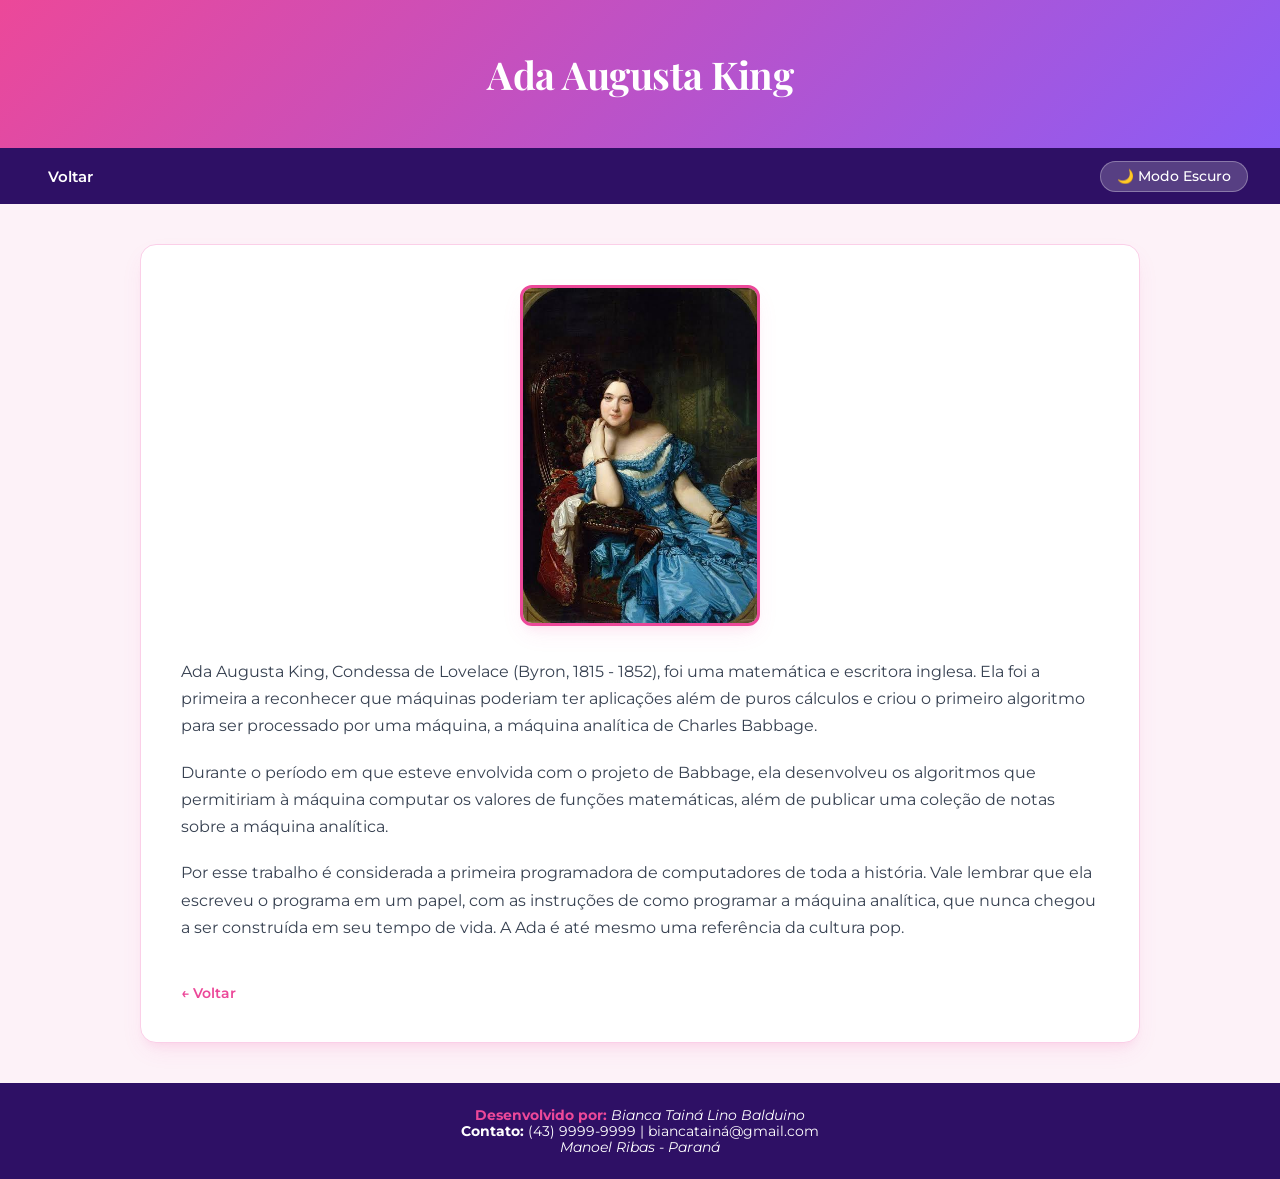
==== commit 7c6a36b1: "00" ====
--- a/ada.html
+++ b/ada.html
@@ -1,5 +1,6 @@
 <!DOCTYPE html>
 <html lang="pt-br">
+
 <head>
     <meta charset="UTF-8">
     <meta name="viewport" content="width=device-width, initial-scale=1.0">
@@ -7,6 +8,7 @@
     <link rel="stylesheet" href="style.css">
     <title>Ada Augusta King - Ada Lovelace</title>
 </head>
+
 <body>
     <header class="cabecalho">
         <h1>Ada Augusta King</h1>
@@ -14,18 +16,26 @@
 
     <nav class="menu">
         <ul>
-            <li><a href="index.html">Home</a></li>
+            <li><a href="index.html"> Voltar </a></li>
         </ul>
         <button id="theme-toggle" class="btn-tema">🌙 Modo Escuro</button>
     </nav>
 
     <main class="container">
         <img src="ada.jpeg" alt="Ada Lovelace" class="imgcentro">
-        <p class="texto">Ada Augusta King, Condessa de Lovelace (Byron, 1815 - 1852), foi uma matemática e escritora inglesa[cite: 1]. Ela foi a primeira a reconhecer que máquinas poderiam ter aplicações além de puros cálculos e criou o primeiro algoritmo para ser processado por uma máquina, a máquina analítica de Charles Babbage[cite: 1].</p>
-        <p class="texto">Durante o período em que esteve envolvida com o projeto de Babbage, ela desenvolveu os algoritmos que permitiriam à máquina computar os valores de funções matemáticas, além de publicar uma coleção de notas sobre a máquina analítica[cite: 1].</p>
-        <p class="texto">Por esse trabalho é considerada a primeira programadora de computadores de toda a história[cite: 1]. Vale lembrar que ela escreveu o programa em um papel, com as instruções de como programar a máquina analítica, que nunca chegou a ser construída em seu tempo de vida[cite: 1]. A Ada é até mesmo uma referência da cultura pop[cite: 1].</p>
+        <p class="texto">Ada Augusta King, Condessa de Lovelace (Byron, 1815 - 1852), foi uma matemática e escritora
+            inglesa. Ela foi a primeira a reconhecer que máquinas poderiam ter aplicações além de puros cálculos e criou
+            o primeiro algoritmo para ser processado por uma máquina, a máquina analítica de Charles Babbage.
+        </p>
+        <p class="texto">Durante o período em que esteve envolvida com o projeto de Babbage, ela desenvolveu os
+            algoritmos que permitiriam à máquina computar os valores de funções matemáticas, além de publicar uma
+            coleção de notas sobre a máquina analítica.</p>
+        <p class="texto">Por esse trabalho é considerada a primeira programadora de computadores de toda a
+            história. Vale lembrar que ela escreveu o programa em um papel, com as instruções de como programar
+            a máquina analítica, que nunca chegou a ser construída em seu tempo de vida. A Ada é até mesmo uma
+            referência da cultura pop.</p>
 
-        <a href="index.html" class="btn-voltar">← Voltar para a Home</a>
+        <a href="index.html" class="btn-voltar">← Voltar </a>
     </main>
 
     <footer>
@@ -36,4 +46,5 @@
 
     <script src="script.js"></script>
 </body>
+
 </html>
--- a/style.css
+++ b/style.css
@@ -1,110 +1,235 @@
-/* Importação de fonte moderna e elegante */
-@import url('https://fonts.googleapis.com/css2?family=Poppins:wght@300;400;600;700&display=swap');
-
-/* Variáveis de Cores (Tema Claro - Tons Femininos Modernos) */
+/* Fontes: Montserrat para o corpo e Playfair Display para os títulos */
+@import url('https://fonts.googleapis.com/css2?family=Montserrat:wght@400;500;600;700&family=Playfair+Display:ital,wght@0,600;0,700;1,600&display=swap');
+
 :root {
-    --bg-body: #fff5f8;
+    --bg-body: #fdf2f8;
     --bg-card: #ffffff;
-    --bg-header: linear-gradient(135deg, #ec4899, #8b5cf6);
-    --bg-menu: #2d1b2d;
-    --text-main: #374151;
-    --text-muted: #6b7280;
-    --text-header: #ffffff;
-    --accent: #ec4899;
-    --accent-hover: #db2777;
-    --border-color: #fbcfe8;
-    --shadow: 0 4px 15px rgba(236, 72, 153, 0.1);
-}
-
-/* Modo Escuro (Tons Rosa Neon & Violeta Escuro) */
+    --primary: #ec4899;
+    --primary-hover: #db2777;
+    --dark-purple: #2e1065;
+    --text-color: #374151;
+    --text-light: #6b7280;
+    --border: #fbcfe8;
+    --shadow: 0 10px 25px -5px rgba(236, 72, 153, 0.1), 0 8px 10px -6px rgba(236, 72, 153, 0.1);
+}
+
 body.dark-mode {
-    --bg-body: #18111d;
-    --bg-card: #24192b;
-    --bg-header: linear-gradient(135deg, #831843, #4c1d95);
-    --bg-menu: #0f0a14;
-    --text-main: #f472b6;
-    --text-muted: #d8b4fe;
-    --text-header: #ffffff;
-    --accent: #f472b6;
-    --accent-hover: #f43f5e;
-    --border-color: #4c1d95;
-    --shadow: 0 4px 15px rgba(0, 0, 0, 0.5);
+    --bg-body: #111827;
+    --bg-card: #1f2937;
+    --primary: #f472b6;
+    --primary-hover: #ec4899;
+    --dark-purple: #0f172a;
+    --text-color: #f3f4f6;
+    --text-light: #9ca3af;
+    --border: #374151;
+    --shadow: 0 10px 25px -5px rgba(0, 0, 0, 0.5);
 }
 
 * {
-    box-sizing: border-box;
     margin: 0;
     padding: 0;
+    box-sizing: border-box;
 }
 
 body {
-    font-family: 'Poppins', sans-serif;
+    font-family: 'Montserrat', sans-serif;
     background-color: var(--bg-body);
-    color: var(--text-main);
-    line-height: 1.6;
+    color: var(--text-color);
+    min-height: 100vh;
     display: flex;
     flex-direction: column;
-    min-height: 100vh;
     transition: background-color 0.3s, color 0.3s;
 }
 
-/* Cabeçalho */
+/* Header elegante */
 .cabecalho {
-    background: var(--bg-header);
-    color: var(--text-header);
-    text-align: center;
-    padding: 2.5rem 1rem;
-    box-shadow: var(--shadow);
+    background: linear-gradient(135deg, #ec4899 0%, #8b5cf6 100%);
+    color: #ffffff;
+    text-align: center;
+    padding: 3rem 1rem;
+    box-shadow: 0 4px 20px rgba(236, 72, 153, 0.2);
 }
 
 .cabecalho h1 {
-    font-size: 2.3rem;
+    font-family: 'Playfair Display', serif;
+    font-size: 2.4rem;
     font-weight: 700;
-    letter-spacing: 0.5px;
-}
-
-/* Menu de Navegação Limpo */
+    letter-spacing: -0.5px;
+}
+
+/* Menu minimalista */
 .menu {
-    background-color: var(--bg-menu);
+    background-color: var(--dark-purple);
+    padding: 0.8rem 2rem;
     display: flex;
     justify-content: space-between;
     align-items: center;
-    padding: 0.5rem 2rem;
 }
 
 .menu ul {
     list-style: none;
-    display: flex;
-    align-items: center;
 }
 
 .menu a {
-    display: block;
-    color: #f3e8ff;
+    color: #ffffff;
     text-decoration: none;
-    padding: 0.8rem 1.2rem;
     font-weight: 600;
     font-size: 0.95rem;
-    transition: background 0.3s, color 0.3s;
-    border-radius: 8px;
+    padding: 0.5rem 1rem;
+    border-radius: 6px;
+    transition: background 0.2s;
 }
 
 .menu a:hover {
-    background-color: rgba(236, 72, 153, 0.2);
-    color: #f472b6;
-}
-
-/* Botão Alternar Tema */
+    background-color: rgba(255, 255, 255, 0.15);
+}
+
+/* Botão Tema */
 .btn-tema {
-    background-color: var(--accent);
-    color: #ffffff;
-    border: none;
+    background-color: rgba(255, 255, 255, 0.2);
+    color: #ffffff;
+    border: 1px solid rgba(255, 255, 255, 0.3);
+    padding: 0.4rem 1rem;
+    border-radius: 20px;
+    font-family: inherit;
+    font-size: 0.85rem;
+    font-weight: 500;
+    cursor: pointer;
+    transition: all 0.2s;
+}
+
+.btn-tema:hover {
+    background-color: #ffffff;
+    color: var(--dark-purple);
+}
+
+/* Container Principal */
+.container {
+    max-width: 1000px;
+    width: 90%;
+    margin: 2.5rem auto;
+    background-color: var(--bg-card);
+    padding: 2.5rem;
+    border-radius: 16px;
+    box-shadow: var(--shadow);
+    border: 1px solid var(--border);
+    flex: 1;
+}
+
+.intro-text {
+    text-align: center;
+    font-size: 1.1rem;
+    color: var(--text-light);
+    max-width: 600px;
+    margin: 0 auto 2.5rem auto;
+}
+
+/* Grelha dos Cards (Home) */
+.cards-grid {
+    display: grid;
+    grid-template-columns: repeat(auto-fit, minmax(220px, 1fr));
+    gap: 1.5rem;
+}
+
+.card {
+    background-color: var(--bg-card);
+    border: 1px solid var(--border);
+    border-radius: 12px;
+    padding: 1.5rem;
+    text-align: center;
+    display: flex;
+    flex-direction: column;
+    align-items: center;
+    transition: transform 0.2s, box-shadow 0.2s;
+}
+
+.card:hover {
+    transform: translateY(-4px);
+    box-shadow: var(--shadow);
+}
+
+.card img {
+    width: 100px;
+    height: 100px;
+    border-radius: 50%;
+    object-fit: cover;
+    margin-bottom: 1rem;
+    border: 3px solid var(--primary);
+}
+
+.card h2 {
+    font-family: 'Playfair Display', serif;
+    font-size: 1.25rem;
+    font-weight: 700;
+    color: var(--text-color);
+    margin-bottom: 0.5rem;
+}
+
+.card p {
+    font-size: 0.85rem;
+    color: var(--text-light);
+    margin-bottom: 1.2rem;
+    flex: 1;
+}
+
+.btn-card {
+    background-color: var(--primary);
+    color: #ffffff;
+    text-decoration: none;
     padding: 0.5rem 1.2rem;
     border-radius: 20px;
-    font-family: 'Poppins', sans-serif;
+    font-size: 0.85rem;
     font-weight: 600;
-    cursor: pointer;
-    transition: background 0.3s, transform 0.2s;
-}
-
-.btn-tema:hover {+    transition: background-color 0.2s;
+}
+
+.btn-card:hover {
+    background-color: var(--primary-hover);
+}
+
+/* Páginas da História */
+.imgcentro {
+    display: block;
+    max-width: 240px;
+    width: 100%;
+    height: auto;
+    margin: 0 auto 2rem auto;
+    border-radius: 12px;
+    border: 3px solid var(--primary);
+    box-shadow: var(--shadow);
+}
+
+.texto {
+    font-size: 1rem;
+    line-height: 1.7;
+    margin-bottom: 1.2rem;
+    color: var(--text-color);
+}
+
+.btn-voltar {
+    display: inline-block;
+    margin-top: 1.5rem;
+    color: var(--primary);
+    text-decoration: none;
+    font-weight: 600;
+    font-size: 0.9rem;
+    transition: color 0.2s;
+}
+
+.btn-voltar:hover {
+    color: var(--primary-hover);
+}
+
+/* Rodapé */
+footer {
+    background-color: var(--dark-purple);
+    color: #ffffff;
+    text-align: center;
+    padding: 1.5rem 1rem;
+    font-size: 0.85rem;
+    margin-top: auto;
+}
+
+footer strong {
+    color: var(--primary);
+}
